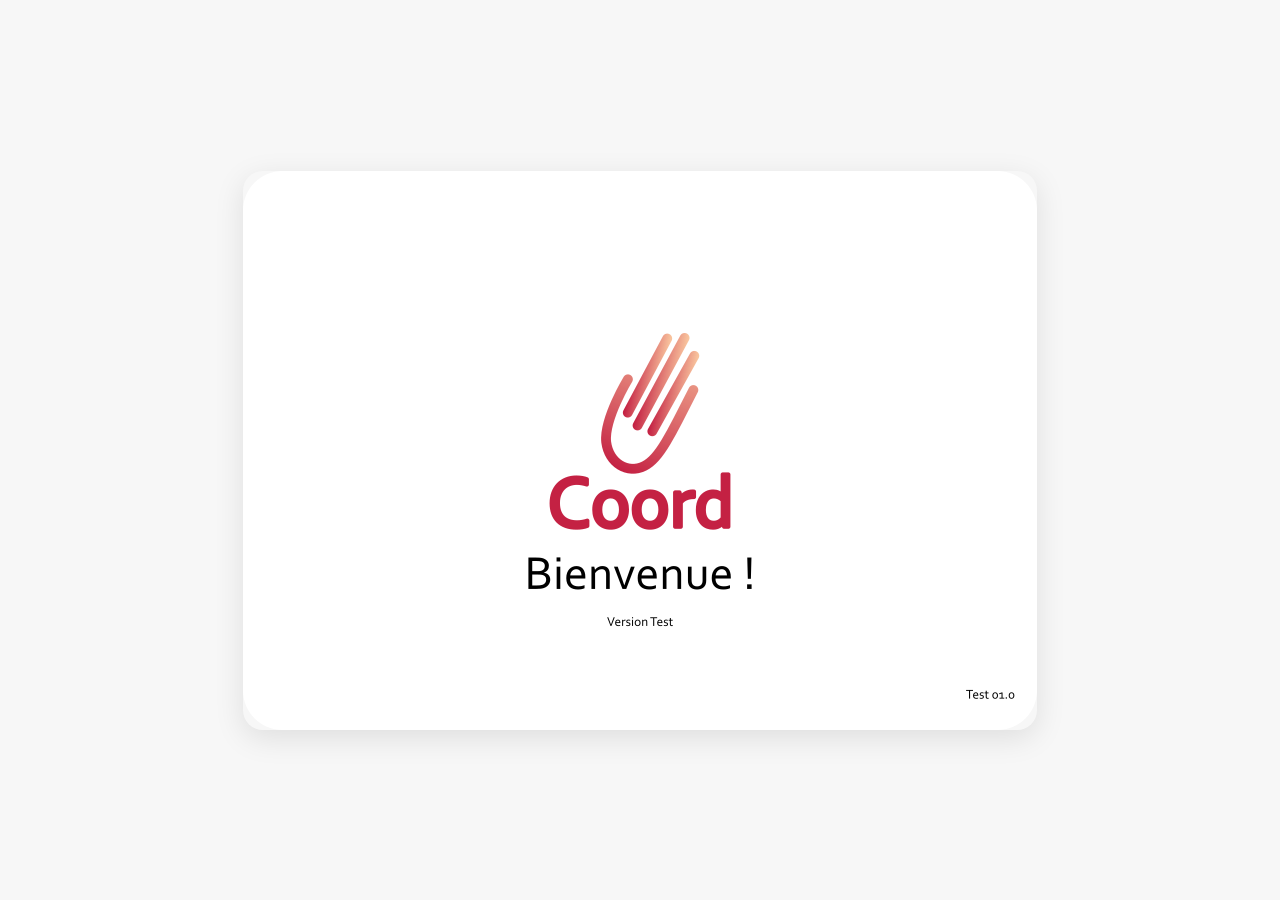
==== index.html @ 74c810cf "Add files via upload" ====
<!DOCTYPE html>
<html lang="fr">
<head>
    <meta charset="UTF-8">
    <meta name="viewport" content="width=device-width, initial-scale=1.0">
    <title>Coord</title>

    <style>
        body {
            margin: 0;
            background: #f7f7f7;
            display: flex;
            justify-content: center;
            align-items: center;
            height: 100vh;
        }

        img {
            max-width: 90%;
            max-height: 90vh;
            border-radius: 20px;
            box-shadow: 0 8px 30px rgba(0,0,0,0.1);
        }
    </style>
</head>
<body>

    <img src="image-accueil.png" alt="Coord">

</body>
</html>
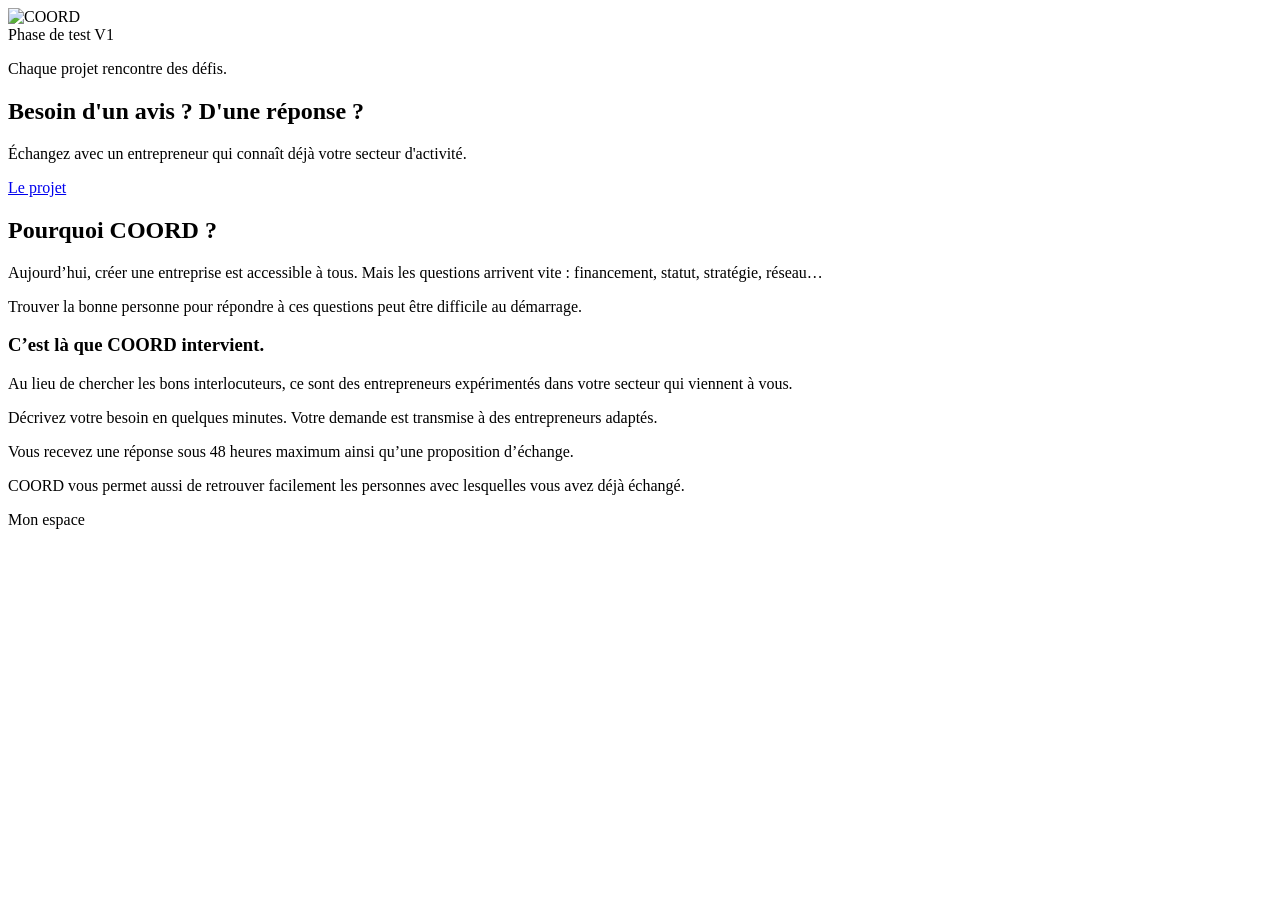
==== commit 579a5de4: "Add files via upload" ====
--- a/index.html
+++ b/index.html
@@ -1,31 +1,70 @@
 <!DOCTYPE html>
 <html lang="fr">
 <head>
-    <meta charset="UTF-8">
-    <meta name="viewport" content="width=device-width, initial-scale=1.0">
-    <title>Coord</title>
+  <meta charset="UTF-8" />
+  <meta name="viewport" content="width=device-width, initial-scale=1.0" />
+  <title>COORD</title>
+  <link rel="stylesheet" href="style.css" />
+</head>
 
-    <style>
-        body {
-            margin: 0;
-            background: #f7f7f7;
-            display: flex;
-            justify-content: center;
-            align-items: center;
-            height: 100vh;
-        }
-
-        img {
-            max-width: 90%;
-            max-height: 90vh;
-            border-radius: 20px;
-            box-shadow: 0 8px 30px rgba(0,0,0,0.1);
-        }
-    </style>
-</head>
 <body>
 
-    <img src="image-accueil.png" alt="Coord">
+  <!-- HEADER -->
+  <header class="topbar">
+  <div class="topbar-inner">
+
+    <img class="logo" src="logowhite.png" alt="COORD" />
+
+    <div class="badge">Phase de test V1</div>
+
+  </div>
+</header>
+
+  <!-- HERO -->
+  <section class="hero">
+    <div class="container">
+
+      <p class="h1-light">Chaque projet rencontre des défis.</p>
+
+      <h1 class="h1-main">Besoin d'un avis ? D'une réponse ?</h1>
+
+      <p class="h1-sub">
+        Échangez avec un entrepreneur qui connaît déjà votre secteur d'activité.
+      </p>
+
+      <div class="btn-wrapper">
+        <a href="#why" class="btn-primary">Le projet</a>
+      </div>
+
+    </div>
+  </section>
+
+  <!-- SECTION -->
+  <section id="why" class="section">
+    <div class="container">
+
+      <h2>Pourquoi COORD ?</h2>
+
+      <p>Aujourd’hui, créer une entreprise est accessible à tous. Mais les questions arrivent vite : financement, statut, stratégie, réseau…</p>
+
+      <p>Trouver la bonne personne pour répondre à ces questions peut être difficile au démarrage.</p>
+
+      <h3>C’est là que COORD intervient.</h3>
+
+      <p>Au lieu de chercher les bons interlocuteurs, ce sont des entrepreneurs expérimentés dans votre secteur qui viennent à vous.</p>
+
+      <p>Décrivez votre besoin en quelques minutes. Votre demande est transmise à des entrepreneurs adaptés.</p>
+
+      <p>Vous recevez une réponse sous 48 heures maximum ainsi qu’une proposition d’échange.</p>
+
+      <p>COORD vous permet aussi de retrouver facilement les personnes avec lesquelles vous avez déjà échangé.</p>
+
+      <div class="btn-wrapper">
+        <a class="btn-secondary">Mon espace</a>
+      </div>
+
+    </div>
+  </section>
 
 </body>
 </html>
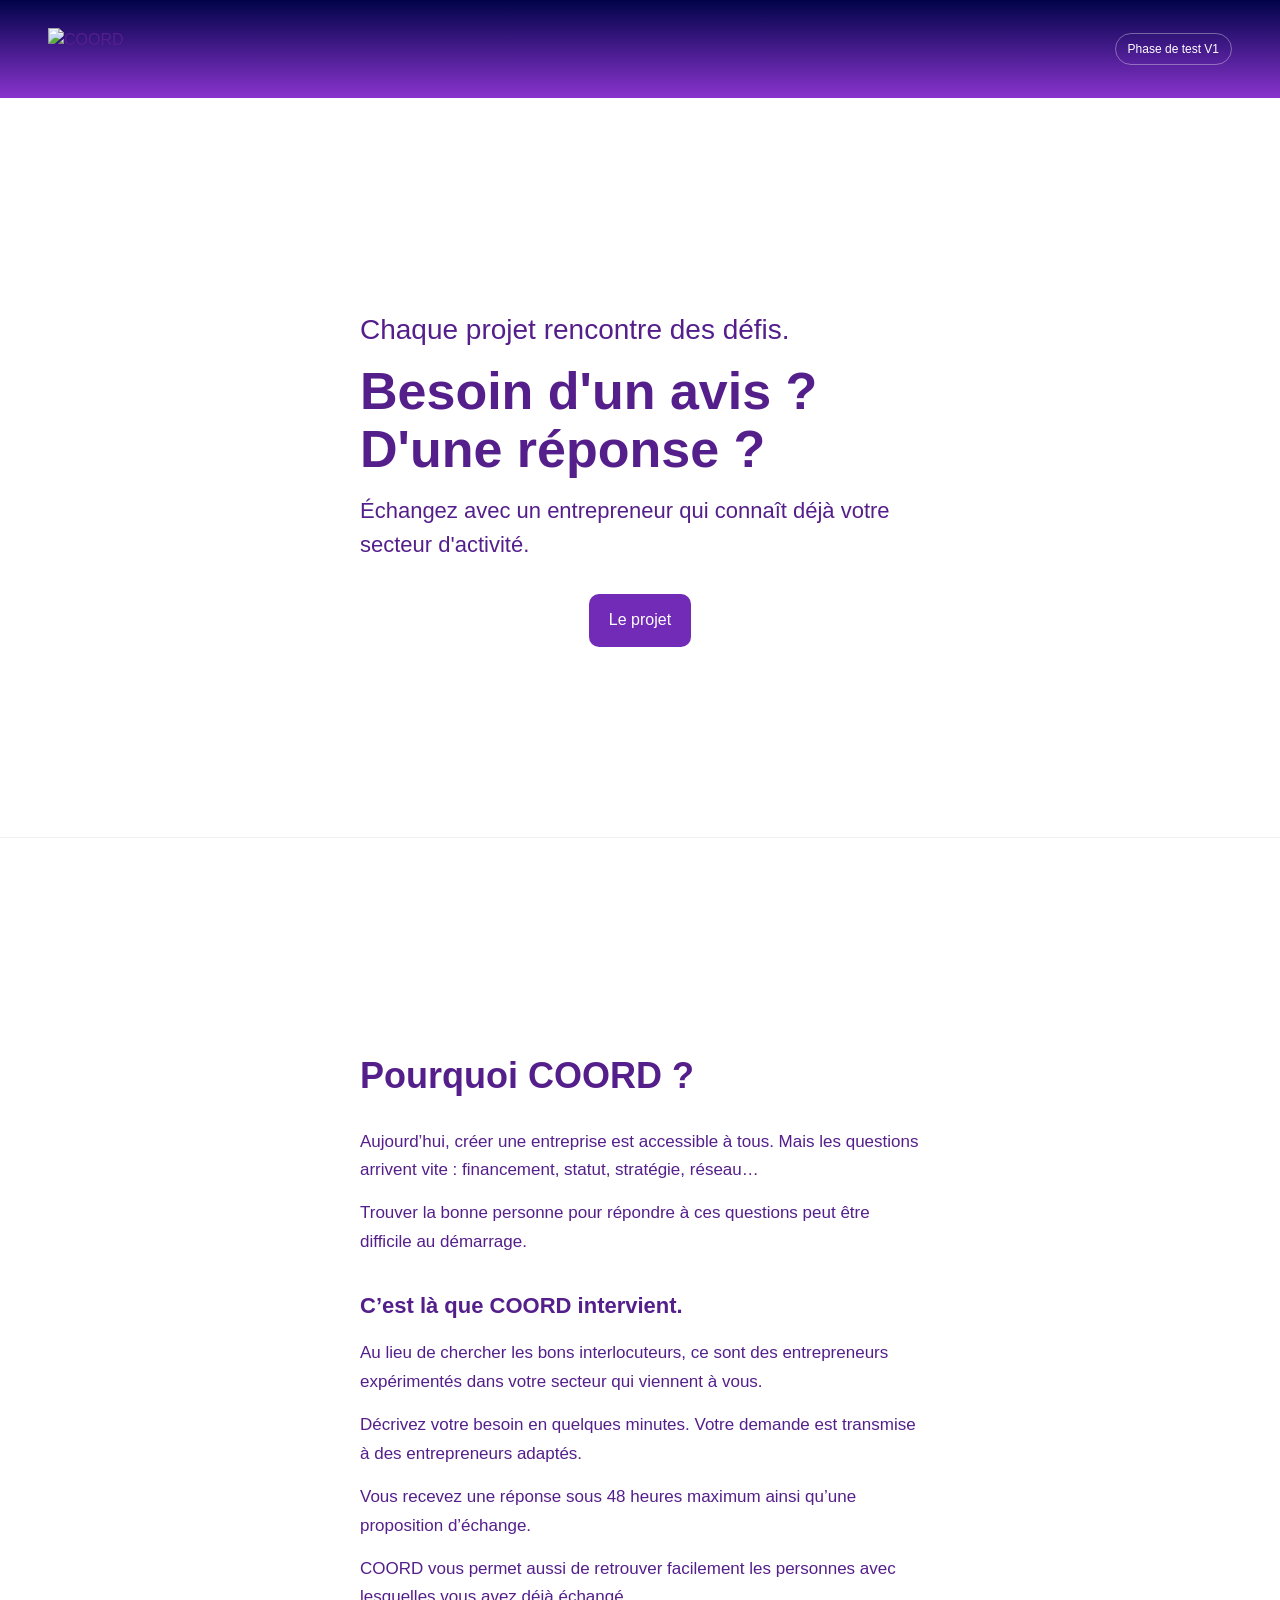
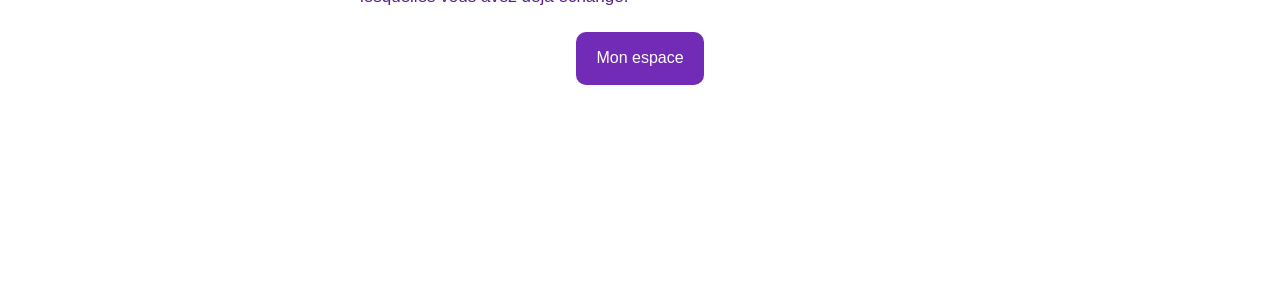
==== commit a835c93c: "Add files via upload" ====
--- a/index.html
+++ b/index.html
@@ -13,7 +13,7 @@
   <header class="topbar">
   <div class="topbar-inner">
 
-    <img class="logo" src="logowhite.png" alt="COORD" />
+    <img class="logo" src="logowhitenoeffect.png" alt="COORD" />
 
     <div class="badge">Phase de test V1</div>
 
@@ -60,7 +60,7 @@
       <p>COORD vous permet aussi de retrouver facilement les personnes avec lesquelles vous avez déjà échangé.</p>
 
       <div class="btn-wrapper">
-        <a class="btn-secondary">Mon espace</a>
+<a href="login.html" class="btn-secondary">Mon espace</a>
       </div>
 
     </div>
--- a/style.css
+++ b/style.css
@@ -0,0 +1,142 @@
+/* =========================
+   BASE
+========================= */
+
+* {
+  box-sizing: border-box;
+}
+
+html, body {
+  margin: 0;
+  padding: 0;
+  font-family: -apple-system, BlinkMacSystemFont, "Inter", Arial, sans-serif;
+  color: #551f8b;
+  background: #fff;
+  line-height: 1.55;
+}
+
+/* =========================
+   CONTAINER
+========================= */
+
+.container {
+  max-width: 760px;
+  margin: 0 auto;
+  padding: 100px;
+}
+
+/* =========================
+   HEADER
+========================= */
+
+.topbar {
+  background: linear-gradient(to bottom, #000349, #8933cd);
+}
+
+.topbar-inner {
+  display: flex;
+  justify-content: space-between;
+  align-items: center;
+
+  max-width: 100%;
+  width: 100%;
+
+  padding: 28px 48px;
+  min-height: 92px;
+}
+
+.logo {
+  height: 42px;
+  width: auto;
+  display: block;
+}
+
+.badge {
+  font-size: 12px;
+  padding: 6px 12px;
+  border-radius: 999px;
+  border: 1px solid rgba(255,255,255,0.35);
+  color: white;
+}
+
+/* =========================
+   HERO
+========================= */
+
+.hero {
+  padding: 110px 0 90px;
+}
+
+.h1-light {
+  font-size: 28px;
+  margin: 0 0 12px 0;
+  color: #551f8b;
+}
+
+.h1-main {
+  font-size: 52px;
+  margin: 0 0 16px 0;
+  line-height: 1.1;
+  color: #551f8b;
+}
+
+.h1-sub {
+  font-size: 22px;
+  margin: 0 0 32px 0;
+  color: #551f8b;
+}
+
+/* =========================
+   SECTION
+========================= */
+
+.section {
+  padding: 110px 0;
+  border-top: 1px solid rgba(0,0,0,0.06);
+}
+
+.section h2 {
+  font-size: 36px;
+  margin: 0 0 24px 0;
+  color: #551f8b;
+}
+
+.section h3 {
+  font-size: 22px;
+  margin: 32px 0 16px 0;
+  color: #551f8b;
+}
+
+.section p {
+  font-size: 17px;
+  margin: 0 0 14px 0;
+  line-height: 1.7;
+}
+
+/* =========================
+   BUTTONS
+========================= */
+
+.btn-wrapper {
+  display: flex;
+  justify-content: center;
+  margin-top: 20px;
+  gap: 12px;
+}
+
+.btn-primary,
+.btn-secondary {
+  display: inline-flex;
+  align-items: center;
+  justify-content: center;
+
+  padding: 14px 20px;
+  border-radius: 10px;
+
+  font-size: 16px;
+  font-weight: 500;
+
+  background: #722bb7;
+  color: white;
+  text-decoration: none;
+}
